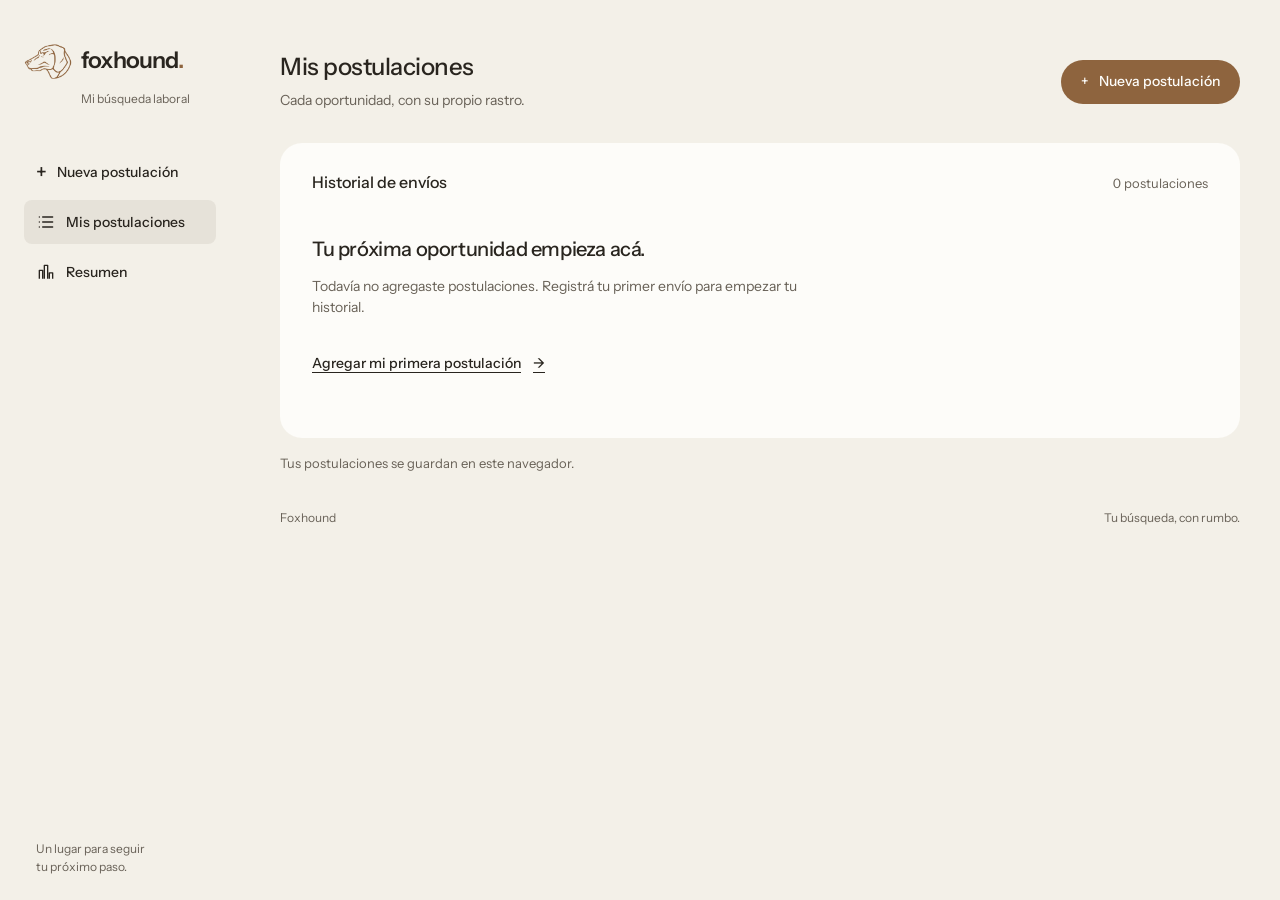
==== postulaciones.html @ e5083f6b "foxhound preparado" ====
<!doctype html>
<html lang="es-AR">
  <head>
    <meta charset="UTF-8">
    <meta name="viewport" content="width=device-width, initial-scale=1">
    <meta name="theme-color" content="#F3F0E8">
    <meta name="description" content="Foxhound, tu espacio para seguir cada postulación laboral.">
    <title>Mis postulaciones · Foxhound</title>
    <link rel="preconnect" href="https://fonts.googleapis.com">
    <link rel="preconnect" href="https://fonts.gstatic.com" crossorigin>
    <link href="https://fonts.googleapis.com/css2?family=Instrument+Sans:wght@400;500;600&display=swap" rel="stylesheet">
    <link rel="icon" type="image/png" href="assets/foxhound-logo.png">
    <link rel="stylesheet" href="styles.css">
    <script src="postulaciones.js" defer></script>
  </head>
  <body>
    <a class="skip-link" href="#contenido">Ir al contenido</a>
    <aside class="sidebar" aria-label="Foxhound">
      <a class="brand" href="./" aria-label="Foxhound, inicio">
        <span class="brand-mark" role="img" aria-label="Foxhound americano de perfil"></span>
        <span>foxhound<span class="brand-dot">.</span></span>
      </a>
      <p class="workspace">Mi búsqueda laboral</p>
      <nav aria-label="Navegación principal">
        <a class="nav-link" href="./"><span aria-hidden="true">+</span> Nueva postulación</a>
        <a class="nav-link" href="postulaciones.html" aria-current="page"><svg viewBox="0 0 24 24" fill="none" aria-hidden="true"><path d="M8 6h12M8 12h12M8 18h12M4 6h.01M4 12h.01M4 18h.01" stroke="currentColor" stroke-width="1.6" stroke-linecap="round"/></svg> Mis postulaciones</a>
        <a class="nav-link" href="resumen.html"><svg viewBox="0 0 24 24" fill="none" aria-hidden="true"><path d="M4 20V10h4v10M10 20V4h4v16M16 20v-7h4v7" stroke="currentColor" stroke-width="1.6" stroke-linejoin="round"/></svg> Resumen</a>
      </nav>
      <p class="sidebar-footer">Un lugar para seguir<br>tu próximo paso.</p>
    </aside>

    <main id="contenido">
      <header class="page-header history-header">
        <div>
          <h1>Mis postulaciones</h1>
          <p>Cada oportunidad, con su propio rastro.</p>
        </div>
        <a class="button-link" href="./"><span aria-hidden="true">+</span> Nueva postulación</a>
      </header>
      <section class="history-panel" aria-labelledby="history-title">
        <div class="history-toolbar">
          <h2 id="history-title">Historial de envíos</h2>
          <p id="application-count" role="status" aria-live="polite"></p>
        </div>
        <p id="sort-description" class="sort-description" hidden>Más recientes primero, por fecha de envío. Los cambios de estado se guardan automáticamente.</p>
        <div id="history-error" class="history-message" role="alert" hidden>
          <h3>No pudimos cargar tus postulaciones</h3>
          <p>Hubo un problema al leer los datos de este navegador. Tus registros no se modificaron. Volvé a intentar sin borrar los datos guardados.</p>
          <button id="retry-history" class="secondary-button" type="button">Volver a intentar</button>
        </div>
        <div id="history-empty" class="history-message" hidden>
          <h3>Tu próxima oportunidad empieza acá.</h3>
          <p>Todavía no agregaste postulaciones. Registrá tu primer envío para empezar tu historial.</p>
          <a class="inline-link" href="./">Agregar mi primera postulación <span aria-hidden="true">→</span></a>
        </div>
        <div id="history-results" hidden>
          <div class="list-heading" aria-hidden="true"><span>Empresa</span><span>Rol o puesto</span><span>Fecha de envío</span><span>Estado</span></div>
          <ol id="application-list" class="application-list" aria-label="Postulaciones, de más recientes a más antiguas"></ol>
        </div>
        <noscript><p class="history-message">Activá JavaScript para ver las postulaciones guardadas en este navegador.</p></noscript>
      </section>
      <p class="history-storage">Tus postulaciones se guardan en este navegador.</p>
      <footer class="page-footer">Foxhound <span>Tu búsqueda, con rumbo.</span></footer>
    </main>
  </body>
</html>
---- styles.css ----
:root {
  --ground: #f3f0e8;
  --surface: #fdfcf9;
  --text: #29251f;
  --muted: #686157;
  --brand: #8e643e;
  --green: #a2c65a;
  --active: #e6e2d9;
  --border: #e9e4da;
  --control: #a69e91;
  --negative: #a12f27;
  --positive: #385024;
  --positive-bg: #e6edd9;
  --font: "Instrument Sans", system-ui, sans-serif;
}
* { box-sizing: border-box; }
body { margin: 0; background: var(--ground); color: var(--text); font: 14px/1.5 var(--font); }
button, input { font: inherit; }
a { color: inherit; }
button, a, input { -webkit-tap-highlight-color: transparent; }
:focus-visible { outline: 3px solid var(--brand); outline-offset: 4px; }
[hidden] { display: none !important; }
.skip-link { position: absolute; left: 16px; top: -80px; z-index: 5; padding: 12px; background: var(--surface); }
.skip-link:focus { top: 12px; }
.sidebar { position: fixed; inset: 0 auto 0 0; width: 240px; padding: 36px 24px 24px; display: flex; flex-direction: column; }
.brand { display: flex; align-items: center; gap: 9px; text-decoration: none; font-size: 23px; font-weight: 600; letter-spacing: -1px; }
/* The alpha mask preserves the supplied dog design in the exact brand color. */
.brand-mark {
  display: block;
  flex: 0 0 48px;
  width: 48px;
  height: 48px;
  background-color: var(--brand);
  -webkit-mask: url("assets/foxhound-logo.png") center / contain no-repeat;
  mask: url("assets/foxhound-logo.png") center / contain no-repeat;
}
.brand-dot { color: var(--brand); }
.workspace { color: var(--muted); margin: 6px 0 42px 57px; font-size: 12px; }
.nav-link { min-height: 44px; display: flex; align-items: center; gap: 10px; padding: 10px 12px; border-radius: 8px; text-decoration: none; font-weight: 500; }
.sidebar nav { display: grid; gap: 6px; }
.nav-link[aria-current="page"] { background: var(--active); }
.nav-link svg { width: 20px; height: 20px; flex-shrink: 0; }
.nav-link span { font-size: 20px; line-height: 1; }
.nav-link:hover { outline: 1px solid var(--control); }
.sidebar-footer { margin: auto 0 0 12px; color: var(--muted); font-size: 12px; }
main { margin-left: 240px; padding: 52px 40px 24px; max-width: 1440px; }
.page-header { margin-bottom: 32px; }
h1, h2, h3, p { margin-top: 0; }
h1 { margin-bottom: 8px; font-size: 24px; line-height: 1.25; font-weight: 500; letter-spacing: -.5px; }
.page-header p { color: var(--muted); margin-bottom: 0; }
/* Nine columns for the form, three for context; both share the canvas edges. */
.content-grid { display: grid; grid-template-columns: minmax(0, 3fr) minmax(200px, 1fr); gap: 32px; align-items: start; }
.form-panel { background: var(--surface); border-radius: 22px; padding: 32px; }
h2 { font-size: 16px; line-height: 1.4; font-weight: 500; margin-bottom: 8px; }
.panel-header p, .field-help { color: var(--muted); }
.panel-header { margin-bottom: 28px; }
.panel-header p { margin-bottom: 0; }
.field { margin-bottom: 24px; }
label { display: block; font-weight: 500; margin-bottom: 8px; }
input { width: 100%; min-width: 0; height: 46px; padding: 0 14px; background: var(--surface); border: 1px solid var(--control); border-radius: 8px; color: var(--text); transition: border-color .15s; }
input::placeholder { color: var(--muted); opacity: 1; }
input:hover { border-color: var(--brand); }
input[aria-invalid="true"] { border-color: var(--negative); }
.date-field { max-width: 260px; margin-bottom: 32px; }
.field-help, .field-error { font-size: 12px; margin: 7px 0 0; }
.field-error, .save-error { color: var(--negative); }
.save-error { margin-bottom: 16px; }
.form-footer { border-top: 1px solid var(--border); padding-top: 24px; display: flex; align-items: center; justify-content: space-between; flex-wrap: wrap; gap: 20px; }
.form-footer p { color: var(--muted); font-size: 12px; margin-bottom: 0; }
.status { display: inline-block; background: var(--active); color: var(--text); border-radius: 4px; padding: 3px 8px; margin-left: 6px; }
button { cursor: pointer; border: 0; border-radius: 999px; min-height: 44px; padding: 10px 20px; color: var(--surface); background: var(--brand); font-weight: 500; transition: transform .15s, opacity .15s; }
button span { margin-left: 16px; }
button:hover { opacity: .88; }
button:active { transform: translateY(1px); }
button:disabled { cursor: wait; opacity: .7; }
.context-panel { padding-top: 24px; }
.context-mark { display: block; width: 32px; height: 5px; border-radius: 999px; background: var(--green); margin-bottom: 20px; }
.context-panel h2 { font-size: 20px; letter-spacing: -.4px; }
.context-panel p { color: var(--muted); line-height: 1.65; }
.storage-note { margin-top: 40px; }
.storage-note h3 { font-size: 12px; font-weight: 500; margin-bottom: 8px; }
.storage-note p { font-size: 12px; margin-bottom: 0; }
.success { display: flex; align-items: center; gap: 14px; margin-top: 24px; padding: 20px 24px; background: var(--positive-bg); color: var(--positive); border-radius: 12px; }
.success h2 { font-size: 14px; margin-bottom: 2px; }
.success p { font-size: 12px; margin-bottom: 0; overflow-wrap: anywhere; }
.success-symbol { font-size: 20px; }
.text-button { background: transparent; color: var(--positive); margin-left: auto; flex-shrink: 0; padding: 8px; }
.page-footer { display: flex; justify-content: space-between; font-size: 12px; color: var(--muted); margin-top: 36px; }
@media (min-width: 1680px) { main { margin-right: auto; } }
@media (max-width: 1100px) {
  .sidebar { position: static; width: auto; padding: 20px 32px; flex-direction: row; justify-content: space-between; align-items: center; gap: 16px; }
  .workspace, .sidebar-footer { display: none; }
  main { margin: 0; padding: 28px 32px; }
  .content-grid { grid-template-columns: minmax(0, 2fr) minmax(190px, 1fr); gap: 24px; }
  .form-panel { padding: 24px; }
}
@media (max-width: 640px) {
  .sidebar { padding: 20px 16px; }
  .brand { font-size: 23px; }
  .sidebar { flex-wrap: wrap; }
  .sidebar nav { width: 100%; grid-template-columns: 1fr 1fr; gap: 8px; }
  .nav-link { min-height: 44px; justify-content: center; gap: 6px; padding: 10px 6px; font-size: 13px; }
  main { padding: 20px 16px; }
  .page-header { margin-bottom: 24px; }
  .content-grid { grid-template-columns: minmax(0, 1fr); gap: 24px; }
  .form-panel { padding: 24px 20px; }
  .date-field { max-width: none; }
  .form-footer { align-items: stretch; gap: 16px; }
  .form-footer p, .form-footer button { width: 100%; }
  .context-panel { padding: 0 4px; }
  .context-mark, .context-panel > h2, .context-panel > p { display: none; }
  .storage-note { margin-top: 0; }
  .success { flex-wrap: wrap; padding: 20px; }
  .success > div { flex: 1; }
  .text-button { margin-left: 28px; }
  .page-footer { margin-top: 24px; }
}
@media (prefers-reduced-motion: reduce) { *, *::before, *::after { transition: none !important; scroll-behavior: auto !important; } }

/* History: the same shell, with a four-column list and compact mobile rows. */
.success-history { color: var(--positive); font-size: 13px; text-underline-offset: 3px; }
.history-header { display: flex; align-items: center; justify-content: space-between; gap: 24px; }
.button-link { display: inline-flex; align-items: center; justify-content: center; gap: 10px; flex-shrink: 0; min-height: 44px; padding: 10px 20px; border-radius: 999px; color: var(--surface); background: var(--brand); text-decoration: none; font-weight: 500; }
.button-link:hover { opacity: .88; }
.history-panel { background: var(--surface); border-radius: 22px; padding: 28px 32px; }
.history-toolbar { display: flex; align-items: baseline; justify-content: space-between; gap: 16px; }
.history-toolbar h2, .history-toolbar p { margin-bottom: 0; }
.history-toolbar p, .sort-description, .history-storage { color: var(--muted); font-size: 13px; }
.history-toolbar p { font-variant-numeric: tabular-nums; }
.sort-description { margin: 8px 0 24px; }
.list-heading, .application-row { display: grid; grid-template-columns: minmax(0, 1.2fr) minmax(0, 1.5fr) minmax(125px, .8fr) minmax(140px, .8fr); gap: 24px; align-items: center; }
.list-heading { padding: 12px 0; color: var(--muted); font-size: 12px; }
.list-heading span:nth-child(3) { text-align: right; }
.application-list { padding: 0; margin: 0; list-style: none; }
.application-row { min-height: 76px; border-top: 1px solid var(--border); padding: 18px 0; }
.application-row h3, .application-row p { margin: 0; font-size: 14px; overflow-wrap: anywhere; }
.application-company { font-weight: 500; }
.application-role { color: var(--muted); }
.application-date { text-align: right; font-variant-numeric: tabular-nums; color: var(--muted); }
.application-status .status { margin: 0; font-size: 12px; white-space: nowrap; }
.application-status .status-offer { background: var(--positive-bg); color: var(--positive); }
.mobile-label { display: none; }
.history-message { max-width: 520px; padding: 40px 0 24px; }
.history-message h3 { font-size: 20px; font-weight: 500; letter-spacing: -.4px; margin-bottom: 12px; }
.history-message p { color: var(--muted); margin-bottom: 24px; }
.inline-link { display: inline-flex; align-items: center; gap: 12px; min-height: 44px; font-weight: 500; text-underline-offset: 4px; }
.secondary-button { background: var(--active); color: var(--text); }
.history-storage { margin: 16px 0 0; }
@media (min-width: 641px) and (max-width: 1100px) {
  .sidebar nav { display: flex; gap: 8px; }
  .history-panel { padding: 24px; }
  .list-heading, .application-row { grid-template-columns: minmax(0, 1fr) minmax(0, 1.2fr) 110px 140px; gap: 16px; }
}
@media (max-width: 640px) {
  .history-header { align-items: flex-start; flex-direction: column; gap: 20px; }
  .history-header .button-link { width: 100%; }
  .history-panel { padding: 24px 20px; }
  .history-toolbar { flex-wrap: wrap; gap: 4px 12px; }
  .sort-description { margin-bottom: 16px; }
  .list-heading { display: none; }
  .application-row { grid-template-columns: minmax(0, 1fr) auto; gap: 8px 16px; padding: 20px 0; }
  .application-company { grid-column: 1 / -1; }
  .application-role { grid-column: 1 / -1; }
  .application-date { text-align: left; }
  .application-status { text-align: right; }
  .mobile-label { display: block; font-size: 12px; color: var(--muted); margin: 4px 0; }
  .application-role .mobile-label { display: inline; margin-right: 6px; }
  .history-message { padding-top: 32px; }
  .history-message h3 { font-size: 18px; }
  .success-history { margin-left: 28px; }
}

/* A native select keeps status editing accessible with keyboard and touch. */
.application-status { min-width: 0; }
.status-select {
  width: 100%;
  min-height: 44px;
  padding: 8px 10px;
  border: 1px solid var(--control);
  border-radius: 8px;
  background-color: var(--surface);
  color: var(--text);
  font: inherit;
  font-size: 14px;
  cursor: pointer;
}
.status-select:hover { border-color: var(--brand); }
.status-select[data-state="en_proceso"] { background-color: var(--active); }
.status-select[data-state="oferta"] { background-color: var(--positive-bg); color: var(--positive); }
.status-feedback { display: block; margin-top: 6px; font-size: 12px; color: var(--positive); overflow-wrap: anywhere; }
.status-feedback:empty { display: none; }
.status-feedback-error { color: var(--negative); }
@media (max-width: 640px) {
  .application-status { width: 144px; }
  .status-feedback { text-align: left; }
}

/* Notes belong to the application, below its primary fields. */
textarea {
  display: block;
  width: 100%;
  min-height: 112px;
  padding: 12px 14px;
  resize: vertical;
  border: 1px solid var(--control);
  border-radius: 8px;
  background: var(--surface);
  color: var(--text);
  font: inherit;
  line-height: 1.6;
}
textarea::placeholder { color: var(--muted); opacity: 1; }
textarea:hover { border-color: var(--brand); }
textarea[aria-invalid="true"] { border-color: var(--negative); }
.optional-label { color: var(--muted); font-size: 12px; font-weight: 400; }
.application-note { grid-column: 1 / -1; min-width: 0; }
.note-label { display: block; color: var(--muted); font-size: 12px; margin-bottom: 4px; }
.application-row .note-content { white-space: pre-wrap; overflow-wrap: anywhere; line-height: 1.6; }
.application-row .note-empty { color: var(--muted); font-size: 13px; }

/* Summary: counts and proportional bars share the same saved dataset. */
.sr-only { position: absolute; width: 1px; height: 1px; padding: 0; margin: -1px; overflow: hidden; clip-path: inset(50%); white-space: nowrap; border: 0; }
.summary-total { display: flex; align-items: center; justify-content: space-between; gap: 24px; margin-bottom: 16px; }
.total-count { font-size: 36px; font-weight: 400; line-height: 1.2; font-variant-numeric: tabular-nums; margin-bottom: 0; }
.summary-description { color: var(--muted); margin-bottom: 24px; }
.status-breakdown { margin: 0; }
.breakdown-row { display: grid; grid-template-columns: 1fr auto; gap: 8px 16px; padding: 12px 0; }
.breakdown-row dt { font-weight: 500; }
.breakdown-count { margin: 0; font-size: 20px; font-variant-numeric: tabular-nums; text-align: right; }
.breakdown-track { grid-column: 1 / -1; height: 8px; background: var(--active); border-radius: 999px; overflow: hidden; }
.breakdown-track span { display: block; height: 100%; background: var(--muted); }
.breakdown-row[data-state="en_proceso"] .breakdown-track span { background: var(--brand); }
.breakdown-row[data-state="oferta"] .breakdown-track span { background: var(--green); }
.summary-unknown { color: var(--muted); margin: 20px 0 0; }
.summary-empty { margin-top: 24px; }
.summary-empty p { color: var(--muted); margin-bottom: 8px; }
@media (max-width: 640px) {
  .sidebar nav { grid-template-columns: repeat(3, minmax(0, 1fr)); gap: 6px; }
  .sidebar .nav-link { text-align: center; padding: 8px 5px; }
  .sidebar .nav-link svg, .sidebar .nav-link > span { display: none; }
  .summary-total { gap: 16px; }
  .summary-total .inline-link { max-width: 132px; font-size: 13px; }
}
@media (min-width: 641px) and (max-width: 840px) {
  .sidebar { flex-wrap: wrap; }
  .sidebar nav { flex-wrap: wrap; }
}

/* Dashboard: three metric columns, then a 7:5 split, and one shared history edge. */
.dashboard { --state-sent: #d4c6b5; --state-process: var(--brand); --state-rejected: #6c6a64; --state-offer: var(--green); }
.dashboard main { max-width: 1580px; }
.dashboard .page-header { margin-bottom: 28px; }
.dashboard-metrics { display: grid; grid-template-columns: 1.2fr 1fr 1fr; margin-bottom: 16px; border-radius: 20px; background: var(--surface); overflow: hidden; }
.metric { margin: 0; padding: 24px 28px; }
.metric + .metric { border-left: 1px solid var(--border); }
.metric dt { color: var(--muted); font-size: 14px; }
.metric dd { margin: 8px 0; font-size: 28px; line-height: 1.15; font-weight: 400; font-variant-numeric: tabular-nums; }
.metric-main { background: #ebe5d9; }
.metric-main dd { font-size: 36px; }
.metric > span { color: var(--muted); font-size: 12px; }
.dashboard-charts { display: grid; grid-template-columns: minmax(0, 7fr) minmax(0, 5fr); gap: 16px; margin-bottom: 16px; }
.dashboard-panel { min-width: 0; border-radius: 20px; padding: 24px 28px; background: var(--surface); }
.dashboard-panel-heading { display: flex; align-items: center; justify-content: space-between; gap: 16px; margin-bottom: 20px; }
.dashboard-panel-heading h2 { margin: 0; }
.dashboard-panel-heading > span { color: var(--muted); font-size: 12px; white-space: nowrap; }
.distribution-body { display: grid; grid-template-columns: minmax(132px, 180px) minmax(0, 1fr); align-items: center; gap: 24px; min-height: 180px; }
.status-ring { position: relative; width: 100%; max-width: 180px; aspect-ratio: 1; }
.status-ring svg { display: block; width: 100%; height: 100%; }
.donut-track { fill: none; stroke: var(--active); stroke-width: 12; }
.donut-segment { stroke-width: 12; }
.donut-segment.state-enviado { stroke: var(--state-sent); }
.donut-segment.state-en_proceso { stroke: var(--state-process); }
.donut-segment.state-rechazado { stroke: var(--state-rejected); }
.donut-segment.state-oferta { stroke: var(--state-offer); }
.donut-segment.state-unknown { stroke: var(--control); }
.ring-caption { position: absolute; inset: 0; display: flex; flex-direction: column; justify-content: center; align-items: center; gap: 4px; }
.ring-caption strong { font-weight: 400; font-size: 28px; line-height: 1.2; font-variant-numeric: tabular-nums; }
.ring-caption span { font-size: 12px; color: var(--muted); }
.dashboard .breakdown-row { padding: 10px 0; gap: 16px; border-bottom: 1px solid var(--border); }
.dashboard .breakdown-row:last-child { border-bottom: 0; }
.dashboard .breakdown-row dt { display: flex; align-items: center; gap: 10px; font-size: 13px; font-weight: 400; }
.dashboard .breakdown-count { font-size: 16px; }
.state-swatch { width: 8px; height: 8px; flex: 0 0 8px; border-radius: 50%; }
.state-swatch.state-enviado { background: var(--state-sent); }
.state-swatch.state-en_proceso { background: var(--state-process); }
.state-swatch.state-rechazado { background: var(--state-rejected); }
.state-swatch.state-oferta { background: var(--state-offer); }
.state-swatch.state-unknown { background: var(--control); }
.dashboard-caption { color: var(--muted); font-size: 12px; line-height: 1.6; margin: 16px 0 0; }
.weekly-chart { width: 100%; height: 180px; }
.activity-grid { stroke: var(--border); stroke-width: 1; }
.activity-tick { font-family: var(--font); font-size: 12px; fill: var(--muted); font-variant-numeric: tabular-nums; }
.activity-bar { fill: var(--state-sent); }
.activity-current { fill: var(--brand); }
.dashboard-history-link { font-size: 13px; white-space: nowrap; text-decoration: none; padding: 8px 0; }
.dashboard-history-link span { margin-left: 12px; }
.dashboard-history-link:hover { text-decoration: underline; text-underline-offset: 4px; }
.recent-applications { margin: 0; padding: 0; list-style: none; }
.recent-row { display: grid; grid-template-columns: minmax(0, 1fr) 70px 100px; gap: 24px; align-items: center; padding: 14px 0; border-top: 1px solid var(--border); }
.recent-identity { display: flex; flex-direction: column; gap: 2px; min-width: 0; }
.recent-company { font-weight: 500; overflow-wrap: anywhere; }
.recent-role { font-size: 12px; color: var(--muted); overflow-wrap: anywhere; }
.recent-date { font-size: 13px; color: var(--muted); text-align: right; font-variant-numeric: tabular-nums; }
.recent-status { font-size: 12px; background: var(--active); border-radius: 4px; padding: 4px 8px; text-align: center; white-space: nowrap; }
.recent-status[data-state="oferta"] { background: var(--positive-bg); color: var(--positive); }
.dashboard-empty { padding: 8px 0; }
.dashboard-empty p { color: var(--muted); margin-bottom: 8px; }
.dashboard .summary-unknown { font-size: 12px; }
.dashboard .page-footer { margin-top: 24px; }
@media (max-width: 1200px) {
  .dashboard-charts { grid-template-columns: minmax(0, 1fr) minmax(0, 1fr); }
  .distribution-body { grid-template-columns: 132px minmax(0, 1fr); gap: 16px; }
  .dashboard-panel { padding: 24px 20px; }
}
@media (max-width: 840px) {
  .dashboard-charts { grid-template-columns: minmax(0, 1fr); }
  .distribution-body { grid-template-columns: 180px minmax(0, 1fr); gap: 32px; }
  .metric { padding: 20px; }
}
@media (max-width: 640px) {
  .dashboard .page-header { gap: 16px; }
  .dashboard-metrics { grid-template-columns: 1fr 1fr; }
  .metric-main { grid-column: 1 / -1; display: grid; grid-template-columns: minmax(0, 1fr) auto; align-items: center; column-gap: 16px; }
  .metric-main dd { grid-column: 2; grid-row: 1 / 3; margin: 0; }
  .metric-main > span { grid-column: 1; margin-top: 4px; }
  .metric-main + .metric { border-left: 0; }
  .metric dd { font-size: 24px; }
  .metric-main dd { font-size: 36px; }
  .metric > span { font-size: 12px; }
  .dashboard-panel { padding: 20px; }
  .distribution-body { grid-template-columns: 128px minmax(0, 1fr); gap: 16px; min-height: 154px; }
  .dashboard-panel-heading { gap: 8px; }
  .dashboard-panel-heading h2 { font-size: 14px; }
  .dashboard .breakdown-row dt { font-size: 12px; gap: 6px; }
  .dashboard .breakdown-row { gap: 6px; padding: 9px 0; }
  .ring-caption strong { font-size: 24px; }
  .ring-caption span { font-size: 11px; }
  .recent-row { grid-template-columns: minmax(0, 1fr) 88px; gap: 8px 16px; }
  .recent-identity { grid-row: 1 / 3; }
  .recent-date { grid-column: 2; }
  .recent-status { grid-column: 2; }
}
@media (max-width: 359px) {
  .distribution-body { grid-template-columns: 1fr; justify-items: center; gap: 8px; }
  .status-ring { width: 150px; }
  .dashboard .status-breakdown { width: 100%; }
}
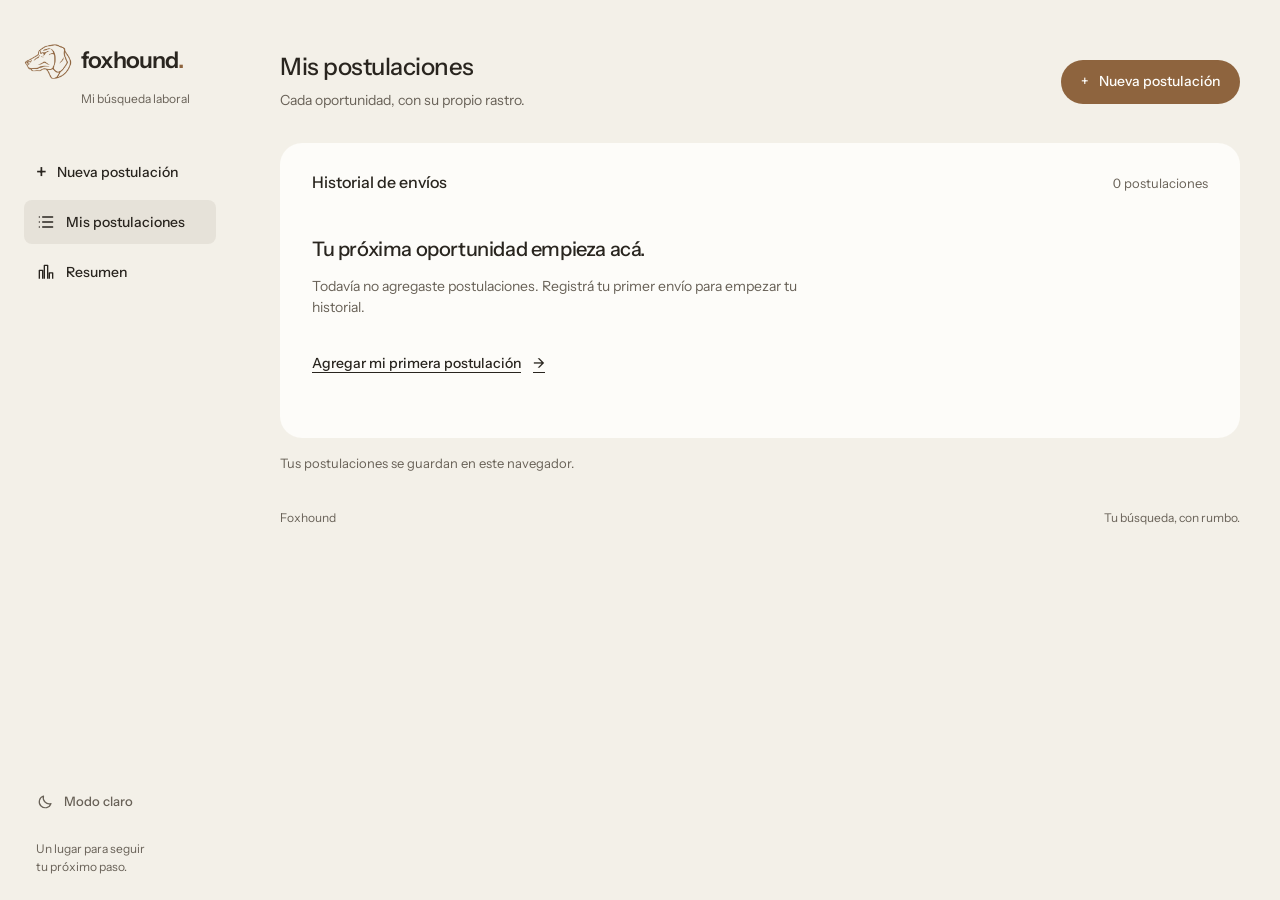
==== commit e595c91e: "Agrega modo oscuro con selector de tema" ====
--- a/postulaciones.html
+++ b/postulaciones.html
@@ -10,6 +10,7 @@
     <link rel="preconnect" href="https://fonts.gstatic.com" crossorigin>
     <link href="https://fonts.googleapis.com/css2?family=Instrument+Sans:wght@400;500;600&display=swap" rel="stylesheet">
     <link rel="icon" type="image/png" href="assets/foxhound-logo.png">
+    <script src="theme.js"></script>
     <link rel="stylesheet" href="styles.css">
     <script src="postulaciones.js" defer></script>
   </head>
@@ -26,6 +27,7 @@
         <a class="nav-link" href="postulaciones.html" aria-current="page"><svg viewBox="0 0 24 24" fill="none" aria-hidden="true"><path d="M8 6h12M8 12h12M8 18h12M4 6h.01M4 12h.01M4 18h.01" stroke="currentColor" stroke-width="1.6" stroke-linecap="round"/></svg> Mis postulaciones</a>
         <a class="nav-link" href="resumen.html"><svg viewBox="0 0 24 24" fill="none" aria-hidden="true"><path d="M4 20V10h4v10M10 20V4h4v16M16 20v-7h4v7" stroke="currentColor" stroke-width="1.6" stroke-linejoin="round"/></svg> Resumen</a>
       </nav>
+      <button id="theme-toggle" class="theme-toggle" type="button" aria-pressed="false" aria-label="Modo oscuro"><svg viewBox="0 0 24 24" fill="none" aria-hidden="true"><path d="M20 14a8 8 0 0 1-10-10 8 8 0 1 0 10 10Z" stroke="currentColor" stroke-width="1.6" stroke-linejoin="round"/></svg><span class="theme-label">Modo claro</span></button>
       <p class="sidebar-footer">Un lugar para seguir<br>tu próximo paso.</p>
     </aside>
 
--- a/styles.css
+++ b/styles.css
@@ -345,3 +345,123 @@
   .status-ring { width: 150px; }
   .dashboard .status-breakdown { width: 100%; }
 }
+
+.note-header { display: flex; justify-content: space-between; align-items: center; gap: 16px; }
+.note-header .note-label { margin: 0; }
+.note-edit-button {
+  flex-shrink: 0;
+  min-height: 44px;
+  padding: 10px 18px;
+  border: 1px solid var(--brand);
+  border-radius: 999px;
+  background: var(--ground);
+  color: var(--brand);
+  font-size: 13px;
+  font-weight: 500;
+  text-decoration: none;
+}
+.note-edit-button:hover { background: var(--active); opacity: 1; }
+.note-header { margin-bottom: 8px; }
+.note-editor { margin-top: 8px; }
+.note-actions { display: flex; gap: 12px; flex-wrap: wrap; margin-top: 16px; }
+.application-row .note-feedback { font-size: 12px; color: var(--positive); margin-top: 8px; }
+.application-row .note-feedback:empty { display: none; }
+.application-row .note-feedback-error { color: var(--negative); }
+
+.date-trigger { display: flex; align-items: center; justify-content: space-between; gap: 16px; width: 100%; min-height: 46px; padding: 10px 14px; border: 1px solid var(--control); border-radius: 8px; background: var(--surface); color: var(--text); font-weight: 400; text-align: left; }
+.date-trigger span { margin: 0; }
+.date-trigger svg { color: var(--brand); flex-shrink: 0; }
+.date-trigger:hover { opacity: 1; border-color: var(--brand); }
+.date-calendar { position: fixed; inset: auto; margin: 0; width: min(352px, calc(100vw - 32px)); max-height: calc(100dvh - 32px); padding: 20px; overflow-y: auto; border: 1px solid var(--border); border-radius: 20px; background: var(--surface); color: var(--text); box-shadow: 0 12px 36px rgb(41 37 31 / 12%); }
+.date-calendar::backdrop { background: rgb(41 37 31 / 12%); }
+.calendar-heading, .calendar-month, .calendar-footer { display: flex; align-items: center; justify-content: space-between; gap: 8px; }
+.calendar-heading h2 { margin: 0; font-size: 14px; }
+.calendar-month { margin: 8px 0 12px; }
+.calendar-month p { margin: 0; font-size: 16px; font-weight: 500; text-transform: capitalize; }
+.calendar-control { background: transparent; color: var(--text); border-radius: 50%; width: 40px; min-height: 40px; padding: 0; font-size: 24px; }
+.calendar-control:hover { background: var(--ground); opacity: 1; }
+.calendar-control:disabled { color: var(--muted); opacity: .55; cursor: default; }
+.calendar-weekdays, .calendar-days { display: grid; grid-template-columns: repeat(7, minmax(0, 1fr)); gap: 3px; }
+.calendar-weekdays { margin-bottom: 8px; text-align: center; font-size: 12px; color: var(--muted); }
+.calendar-day { min-width: 0; min-height: 40px; padding: 0; border-radius: 8px; background: transparent; color: var(--text); font-weight: 400; font-variant-numeric: tabular-nums; }
+.calendar-day:hover { opacity: 1; background: var(--ground); }
+.calendar-day[aria-current="date"] { box-shadow: inset 0 0 0 1px var(--brand); }
+.calendar-day[aria-pressed="true"] { background: var(--brand); color: var(--surface); font-weight: 500; }
+.calendar-day:disabled { color: var(--muted); opacity: .5; cursor: not-allowed; background: transparent; }
+.calendar-footer { border-top: 1px solid var(--border); margin-top: 16px; padding-top: 12px; }
+.calendar-footer > span { color: var(--muted); font-size: 12px; }
+#calendar-today { min-height: 40px; padding: 8px 12px; background: var(--ground); color: var(--brand); font-size: 13px; }
+
+/* El informe conserva los gráficos vectoriales y los datos del resumen. */
+.summary-actions { display: flex; flex-wrap: wrap; gap: 12px; align-items: center; }
+.pdf-help { color: var(--muted); font-size: 14px; margin: -12px 0 28px; }
+.print-heading { display: none; }
+@page { size: A4 portrait; margin: 14mm; }
+@media print {
+  .summary-page { display: block; background: #fff; color: #29251F; font-size: 10pt; print-color-adjust: exact; -webkit-print-color-adjust: exact; }
+  .summary-page .sidebar, .summary-page .skip-link, .summary-page .page-header,
+  .summary-page .pdf-help, .summary-page .page-footer, .summary-page .history-storage,
+  .summary-page .dashboard-history-link, .summary-page .dashboard-empty a,
+  .summary-page #retry-summary, .summary-page .sr-only { display: none !important; }
+  .summary-page main { width: 100%; max-width: none; margin: 0; padding: 0; }
+  .print-heading { display: block; margin-bottom: 7mm; }
+  .print-heading strong { color: #8E643E; font-size: 24pt; }
+  .print-heading p { margin: 2mm 0; }
+  #pdf-generated-at { font-size: 9pt; }
+  .summary-page .dashboard-metrics { display: grid; grid-template-columns: repeat(3, 1fr); gap: 5mm; margin-bottom: 7mm; }
+  .summary-page .metric { padding: 4mm; }
+  .summary-page .metric dd { font-size: 30pt; }
+  .summary-page .dashboard-charts { display: grid; grid-template-columns: 1fr 1fr; gap: 5mm; }
+  .summary-page .dashboard-panel { padding: 5mm; margin-bottom: 5mm; break-inside: avoid; }
+  .summary-page .dashboard-panel-heading { flex-wrap: wrap; gap: 2mm; }
+  .summary-page h2 { font-size: 13pt; }
+  .summary-page .distribution-body { display: flex; flex-direction: column; gap: 3mm; }
+  .summary-page .status-ring { width: 140px; height: 140px; margin: auto; }
+  .summary-page .status-breakdown { width: 100%; }
+  .summary-page .recent-row { break-inside: avoid; }
+  .summary-page .recent-identity { min-width: 0; overflow-wrap: anywhere; }
+  .summary-page .recent-company, .summary-page .recent-role { white-space: normal; overflow: visible; text-overflow: clip; }
+  .summary-page .dashboard-caption { font-size: 9pt; }
+}
+@media print {
+  .summary-page .distribution-body { display: grid; grid-template-columns: 110px minmax(0, 1fr); gap: 3mm; min-height: 140px; }
+  .summary-page .status-ring { width: 110px; height: 110px; }
+  .summary-page .ring-caption strong { font-size: 20pt; }
+  .summary-page .ring-caption span { font-size: 7pt; }
+  .summary-page .breakdown-row { padding: 2mm 0; gap: 2mm; }
+  .summary-page .breakdown-row dt { font-size: 9pt; gap: 2mm; }
+}
+
+/* Carbón cálido y tonos de cuero: la misma identidad, con menos luminancia. */
+:root { color-scheme: light; }
+:root[data-theme="dark"] {
+  color-scheme: dark;
+  --ground: #1b1c19;
+  --surface: #242621;
+  --text: #f3f0e8;
+  --muted: #b4b3a8;
+  --brand: #c7986c;
+  --green: #a2c65a;
+  --active: #34372e;
+  --border: #3b3e34;
+  --control: #74786a;
+  --negative: #f09d90;
+  --positive: #bfdb91;
+  --positive-bg: #303d25;
+}
+[data-theme="dark"] .dashboard { --state-sent: #858977; --state-rejected: #b9b6ae; }
+[data-theme="dark"] .metric-main { background: #303429; }
+[data-theme="dark"] .date-calendar::backdrop { background: rgb(0 0 0 / 45%); }
+.theme-toggle { display: flex; align-items: center; gap: 10px; background: transparent; color: var(--muted); padding: 10px 12px; margin-top: 32px; text-align: left; font-size: 13px; }
+.theme-toggle:hover { color: var(--text); background: var(--active); opacity: 1; }
+.theme-toggle svg { width: 18px; height: 18px; flex-shrink: 0; }
+.theme-toggle span { margin: 0; }
+@media (min-width: 1101px) { .sidebar-footer { margin-top: 16px; } .theme-toggle { margin-top: auto; } }
+@media (min-width: 641px) and (max-width: 1100px) { .theme-toggle { margin: 0; } .sidebar { flex-wrap: wrap; } }
+@media (max-width: 640px) { .theme-toggle { position: absolute; top: 22px; right: 16px; margin: 0; min-height: 40px; padding: 8px 12px; } .theme-toggle svg { display: none; } }
+@media print {
+  :root[data-theme="dark"] { color-scheme: light; --ground: #f3f0e8; --surface: #fdfcf9; --text: #29251f; --muted: #686157; --brand: #8e643e; --active: #e6e2d9; --border: #e9e4da; --control: #a69e91; --positive: #385024; --positive-bg: #e6edd9; }
+  [data-theme="dark"] .dashboard { --state-sent: #d4c6b5; --state-rejected: #6c6a64; }
+  [data-theme="dark"] .metric-main { background: #ebe5d9; }
+  .theme-toggle { display: none; }
+}
